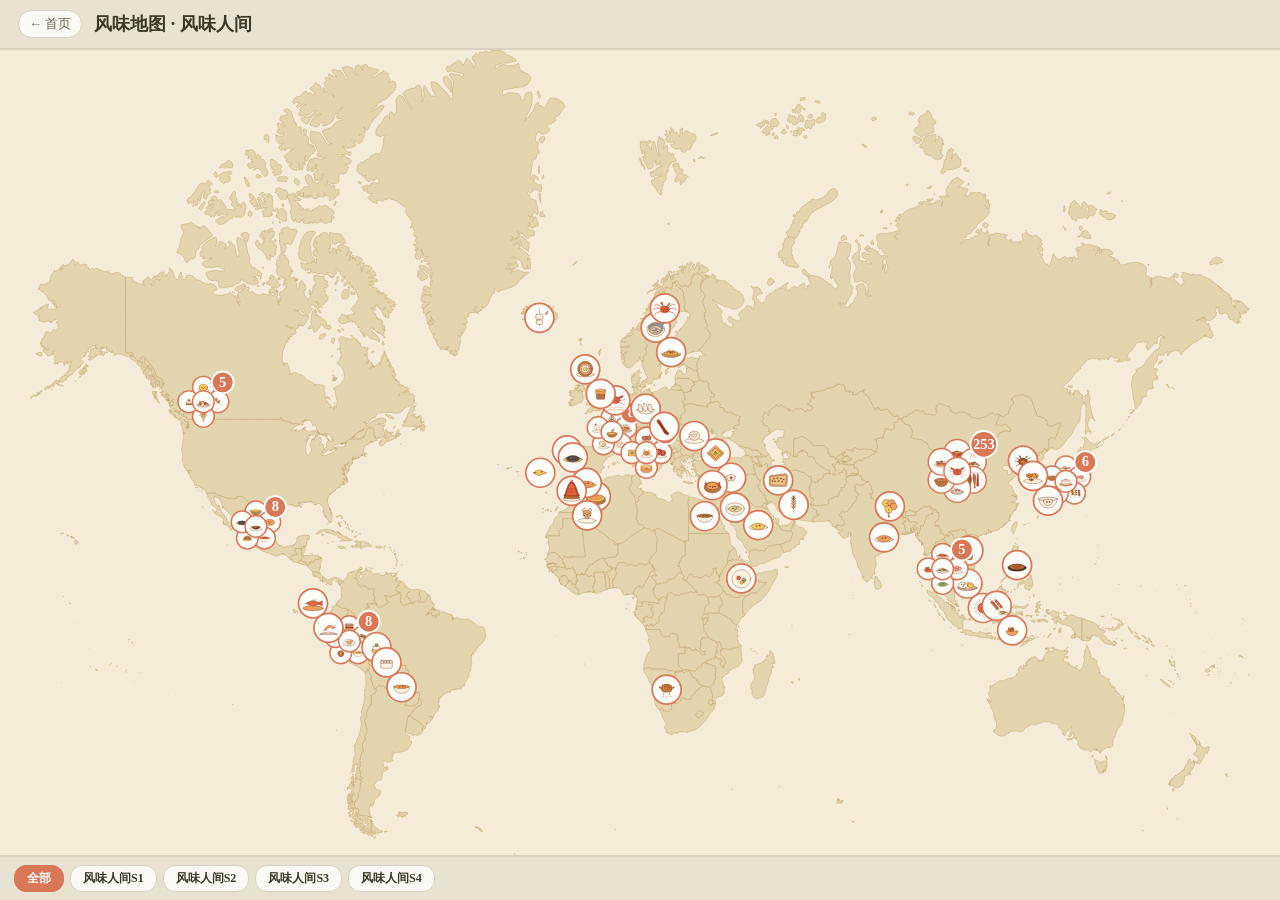
==== fengwei.html @ a7184a80 "feat: 扩展至 S2-S4，新增门户页；共 408 道美食、30 集 - dishes.json：由 72 条扩展至 408 条（S1×8 + S2×8 + S3×8 + S4×6） - 新增 e" ====
<!DOCTYPE html><html lang="zh"><head><meta charset="utf-8">
<meta name="viewport" content="width=device-width,initial-scale=1">
<title>风味地图 · 风味人间</title><link rel="stylesheet" href="styles.css"></head>
<body>
<header>
  <a id="home" href="./index.html" title="返回首页">← 首页</a>
  <h1>风味地图 · 风味人间</h1>
  <button id="back" hidden>← 返回世界</button>
  <label id="minortoggle" hidden title="纪录片里一闪而过的小食/拼盘菜，默认隐藏以减少拥挤">
    <input type="checkbox" id="minorchk"> 显示短暂出现的食物
  </label>
</header>
<main id="stage">
  <svg id="map" viewBox="0 0 1000 500" preserveAspectRatio="xMidYMid meet"></svg>
  <div id="conn-label" hidden></div>
</main>
<nav id="mapnav"></nav>
<aside id="panel" hidden></aside>
<div id="connmodal" hidden></div>
<div id="seasoncard" hidden></div>
<div id="fulltext" hidden></div>
<script type="module">
  import { init, renderWorld, renderConnections, getEpisodes, setScope, setShowMinor, onReady } from './src/map.js';
  import { openPanel, bindFulltext, openConnModal, openSeasonCard } from './src/panel.js';
  import { openFulltext } from './src/fulltext.js';
  init(openPanel, openConnModal);
  bindFulltext(openFulltext);
  document.getElementById('minorchk').addEventListener('change', e=> setShowMinor(e.target.checked));

  const mapnav = document.getElementById('mapnav');
  let row1, row2, seasonChips = [], epChips = [];

  // 底部两行「季/集」导航：第一行选季（全部/S1/S2，普通图钉地图）；
  // 第二行点「本季全部」回到该季图钉地图，点具体某集 → 进入该集「风味连接」弧线视图。
  onReady(function buildNav(){
    const eps = getEpisodes();
    const seasons = [...new Set(eps.map(e=>e.season))].sort((a,b)=>a-b);
    mapnav.innerHTML = '';
    row1 = document.createElement('div'); row1.className = 'nav-row';
    row2 = document.createElement('div'); row2.className = 'nav-row nav-row-ep';
    mapnav.append(row1, row2);
    seasonChips = [];
    const mkSeason = (label, fn)=>{
      const b = document.createElement('button'); b.textContent = label; b.className = 'season';
      b.addEventListener('click', ()=>{ seasonChips.forEach(c=>c.classList.toggle('active', c===b)); fn(); });
      seasonChips.push(b); row1.appendChild(b); return b;
    };
    const allBtn = mkSeason('全部', ()=>{ setScope(null,null); showEpisodes(null); openSeasonCard(null); });
    seasons.forEach(s=> mkSeason(`风味人间S${s}`, ()=>{ setScope(s,null); showEpisodes(s); openSeasonCard(s); }) );
    allBtn.classList.add('active');
    showEpisodes(null);
  });
  function showEpisodes(season){
    row2.innerHTML = ''; epChips = [];
    if(season==null){ row2.hidden = true; return; }
    row2.hidden = false;
    const mkEp = (label, fn)=>{
      const b = document.createElement('button'); b.textContent = label;
      b.addEventListener('click', ()=>{ epChips.forEach(c=>c.classList.toggle('active', c===b)); fn(); });
      epChips.push(b); row2.appendChild(b); return b;
    };
    mkEp('本季全部', ()=>{ setScope(season,null); openSeasonCard(season); }).classList.add('active');
    getEpisodes().filter(e=>e.season===season).forEach(e=>{
      const b = mkEp(`${e.episode}·${e.title}`, ()=>renderConnections(season, e.episode));
      b.title = '查看本集风味连接';
      b.classList.add('ep-conn');
    });
  }
</script>
</body></html>
---- styles.css ----
/* Claude 暖色调：暖米纸底 + 赤陶/珊瑚橙主色 + 暖深棕文字 */
:root{
  --paper:#F0EEE6;     /* Claude 暖米纸背景 */
  --paper-2:#FAF9F5;   /* 更浅卡片底 */
  --band:#E8E2D2;      /* 顶栏/分隔暖色 */
  --line:#D9D2C0;      /* 描边/分割线 */
  --accent:#D97757;    /* Claude orange（珊瑚橙）主色 */
  --accent-2:#CC785C;  /* 赤陶（hover/次级） */
  --ink:#3D3929;       /* 暖深棕主文字 */
  --ink-soft:#6B6453;  /* 次级文字 */
}
*{box-sizing:border-box}
body{margin:0;font-family:"Noto Serif SC",serif;background:var(--paper);color:var(--ink);display:flex;flex-direction:column;height:100vh;overflow:hidden}
header{display:flex;align-items:center;gap:12px;padding:10px 18px;background:var(--band);border-bottom:2px solid var(--line);flex:0 0 auto}
header h1{font-size:18px;margin:0;color:var(--ink)}
#home{color:var(--ink-soft);text-decoration:none;font-size:13px;padding:4px 10px;border:1px solid var(--line);border-radius:14px;background:var(--paper-2)}
#home:hover{border-color:var(--accent);color:var(--accent-2)}
#back{background:var(--accent);color:#fff;border:none;border-radius:14px;padding:4px 12px;cursor:pointer}
#back:hover{background:var(--accent-2)}
#minortoggle{margin-left:auto;font-size:12px;color:var(--ink-soft);cursor:pointer;display:flex;align-items:center;gap:4px;user-select:none}
#minortoggle[hidden]{display:none}
#minortoggle input{cursor:pointer;margin:0}
#stage{flex:1 1 auto;min-height:0;width:100%;position:relative}
#map{width:100%;height:100%;display:block;background:#f4ecd8;cursor:grab;touch-action:none;transform-origin:center center}
/* 钻取(进入中国)/返回(回世界)切换动画：缩放 + 淡入淡出 */
#map.anim-leave-in{animation:swapLeaveIn .2s ease forwards}
#map.anim-enter-in{animation:swapEnterIn .3s ease}
#map.anim-leave-out{animation:swapLeaveOut .2s ease forwards}
#map.anim-enter-out{animation:swapEnterOut .3s ease}
@keyframes swapLeaveIn{to{opacity:0;transform:scale(1.12)}}
@keyframes swapEnterIn{from{opacity:0;transform:scale(.9)}to{opacity:1;transform:none}}
@keyframes swapLeaveOut{to{opacity:0;transform:scale(.9)}}
@keyframes swapEnterOut{from{opacity:0;transform:scale(1.12)}to{opacity:1;transform:none}}
.basemap path{fill:#e3d5ad;stroke:#b9985a;stroke-width:.4;stroke-linejoin:round;vector-effect:non-scaling-stroke}
.pin{cursor:pointer}
.pin-inner{transform:scale(var(--pscale,1));transition:transform .1s ease}
.pin:hover .pin-inner{transform:scale(calc(var(--pscale,1) * 1.5))}
.pin-bg{fill:#fffdf7;stroke:var(--accent);stroke-width:1.4}
.pin:hover .pin-bg{stroke-width:2}
.pin-img{pointer-events:none}
.cluster{cursor:pointer}
.cl-inner{transform:scale(var(--pscale,1));transition:transform .1s ease}
.cluster:hover .cl-inner{transform:scale(calc(var(--pscale,1) * 1.12))}
.cl-disc{fill:#fffdf7;stroke:var(--accent);stroke-width:1.2}
.cl-badge circle{fill:var(--accent);stroke:#fff;stroke-width:1.5}
.cl-badge text{fill:#fff;font-size:12px;font-weight:700;pointer-events:none}

/* 视图切换 / 集标签 / 风味连接 */
/* 底部两行「季/集」点击导航 */
#mapnav{display:flex;flex-direction:column;gap:6px;padding:8px 14px;background:var(--band);border-top:2px solid var(--line);flex:0 0 auto}
#mapnav[hidden]{display:none}
.nav-row{display:flex;gap:6px;align-items:center;overflow-x:auto;white-space:nowrap}
.nav-row[hidden]{display:none}
#mapnav button{flex:0 0 auto;border:1px solid var(--line);background:var(--paper-2);color:var(--ink);border-radius:12px;padding:4px 12px;cursor:pointer;font-size:12px;font-family:inherit}
#mapnav button:hover{border-color:var(--accent)}
#mapnav button.active{background:var(--accent);color:#fff;border-color:var(--accent)}
/* 第一行：季级，强调 */
.nav-row button.season{font-weight:700;font-size:13px;padding:5px 16px}
/* 第二行：集级，略小、缩进对齐 */
.nav-row-ep{padding-left:6px}
.nav-row-ep button{background:var(--paper-2);color:var(--ink-soft)}
.nav-row-ep button.active{background:var(--accent-2);color:#fff;border-color:var(--accent-2)}
/* 集级按钮加一点「连接」暗示：左侧小弧线圆点 */
.nav-row-ep button.ep-conn::before{content:"◠ ";color:var(--accent);font-weight:700}
.nav-row-ep button.ep-conn.active::before{color:#fff}
#stage{position:relative}
#conn-label{position:absolute;left:50%;top:12px;transform:translateX(-50%);color:#fff;font-size:13px;font-weight:700;padding:4px 16px;border-radius:14px;box-shadow:0 2px 8px rgba(60,40,10,.25);pointer-events:none;z-index:5}
.arc{fill:none;stroke-width:2.4;stroke-linecap:round;opacity:.85;transition:opacity .12s,stroke-width .12s}
.arc.hl{stroke-width:4.5;opacity:1}
.arc.dim{opacity:.15}
.arc-hit{fill:none;stroke:transparent;stroke-width:16;pointer-events:stroke;cursor:pointer}
/* 详情浮卡：锚定在被点击图钉旁，带指向小三角 */
#panel{position:fixed;width:300px;max-width:92vw;background:var(--paper-2);
  border:1.5px solid var(--line);border-radius:14px;box-shadow:0 8px 30px rgba(60,40,10,.28);
  overflow:visible;z-index:8;animation:pop .16s ease}
@keyframes pop{from{opacity:0;transform:scale(.94)}to{opacity:1;transform:none}}
#panel .pp-body{padding:14px 16px 16px;max-height:74vh;overflow:auto;border-radius:14px}
#panel .close{position:absolute;top:6px;right:10px;border:none;background:none;font-size:22px;line-height:1;cursor:pointer;color:var(--accent-2);z-index:2}
#panel .art{display:block;width:110px;height:110px;margin:2px auto 4px}
/* 指向三角(双层：外描边 + 内填充)，data-side 决定朝向 */
#panel::before,#panel::after{content:"";position:absolute;width:0;height:0;border:9px solid transparent;pointer-events:none}
#panel::after{border-width:8px}
#panel[data-side="right"]::before{left:-18px;top:var(--caret-y);margin-top:-9px;border-right-color:var(--line)}
#panel[data-side="right"]::after{left:-15px;top:var(--caret-y);margin-top:-8px;border-right-color:var(--paper-2)}
#panel[data-side="left"]::before{right:-18px;top:var(--caret-y);margin-top:-9px;border-left-color:var(--line)}
#panel[data-side="left"]::after{right:-15px;top:var(--caret-y);margin-top:-8px;border-left-color:var(--paper-2)}
#panel[data-side="bottom"]::before{top:-18px;left:var(--caret-x);margin-left:-9px;border-bottom-color:var(--line)}
#panel[data-side="bottom"]::after{top:-15px;left:var(--caret-x);margin-left:-8px;border-bottom-color:var(--paper-2)}
#panel[data-side="top"]::before{bottom:-18px;left:var(--caret-x);margin-left:-9px;border-top-color:var(--line)}
#panel[data-side="top"]::after{bottom:-15px;left:var(--caret-x);margin-left:-8px;border-top-color:var(--paper-2)}
#panel h2{text-align:center;color:var(--ink);margin:6px 0}
#panel .meta{text-align:center;color:var(--ink-soft);font-size:12px;margin:0 0 10px}
#panel h3{font-size:13px;color:var(--accent-2);margin:14px 0 4px}
#panel blockquote{margin:0;padding-left:12px;border-left:3px solid var(--accent);color:var(--ink-soft);font-style:italic}
#panel .ft{margin-top:18px;width:100%;background:var(--accent);color:#fff;border:none;border-radius:8px;padding:8px;cursor:pointer}
#panel .ft:hover{background:var(--accent-2)}
#fulltext{position:fixed;inset:0;background:rgba(40,25,10,.5);z-index:10;display:flex;justify-content:center;align-items:flex-start;padding:4vh 0}
#fulltext[hidden]{display:none}
.ft-box{background:var(--paper-2);width:760px;max-width:94vw;max-height:92vh;border-radius:10px;overflow:auto}
.ft-box header{position:sticky;top:0;display:flex;justify-content:space-between;align-items:center;padding:12px 20px;background:var(--band);border-bottom:2px solid var(--line)}
.ft-box h2{font-size:16px;margin:0;color:var(--ink)}
.ft-close{border:none;background:none;font-size:22px;cursor:pointer;color:var(--accent-2)}
.ft-nav{display:flex;flex-wrap:wrap;gap:6px;padding:10px 20px;border-bottom:1px solid var(--line)}
.ft-nav button{border:1px solid var(--line);background:var(--paper);border-radius:12px;padding:2px 10px;font-size:12px;cursor:pointer;color:var(--ink)}
.ft-nav button:hover{border-color:var(--accent);color:var(--accent-2)}
.ft-box article{padding:16px 24px;line-height:1.9;color:var(--ink)}
.ft-box .loc{color:var(--ink-soft);font-weight:700}
.ft-box .seg .tag{display:inline-block;background:var(--accent);color:#fff;font-size:11px;border-radius:8px;padding:0 6px;margin-right:6px}
.ft-box .seg.active{background:rgba(217,119,87,.22);border-radius:6px;padding:6px 8px;transition:background .3s}

/* ---------- 风味连接弹窗 ---------- */
#connmodal{position:fixed;inset:0;z-index:12;display:flex;justify-content:center;align-items:center;padding:4vh 16px}
#connmodal[hidden]{display:none}
.cm-backdrop{position:absolute;inset:0;background:rgba(40,25,10,.5)}
.cm-card{position:relative;background:var(--paper-2);width:680px;max-width:96vw;max-height:92vh;overflow:auto;border-radius:12px;padding:22px 24px 26px;box-shadow:0 8px 30px rgba(60,40,10,.3);animation:cmPop .2s ease}
@keyframes cmPop{from{opacity:0;transform:scale(.94)}to{opacity:1;transform:none}}
.cm-close{position:absolute;top:8px;right:14px;border:none;background:none;font-size:24px;cursor:pointer;color:var(--accent-2)}
.cm-theme{display:inline-block;background:var(--accent);color:#fff;font-size:15px;font-weight:700;padding:5px 18px;border-radius:16px;box-shadow:0 2px 8px rgba(60,40,10,.2)}
.cm-desc{margin:14px 0 18px;line-height:1.85;color:var(--ink);font-size:14px}
.cm-pair{display:flex;align-items:stretch;gap:12px}
.cm-dish{flex:1 1 0;min-width:0;background:var(--paper);border:1px solid var(--line);border-radius:10px;padding:14px 14px 16px;text-align:center}
.cm-art{width:96px;height:96px;display:block;margin:0 auto 6px}
.cm-name{font-weight:700;color:var(--ink);font-size:15px}
.cm-region{color:var(--ink-soft);font-size:12px;margin:2px 0 8px}
.cm-intro{text-align:left;line-height:1.8;color:var(--ink-soft);font-size:13px;margin:0}
.cm-arrow{flex:0 0 auto;align-self:center;color:var(--accent);font-size:22px;font-weight:700}
@media (max-width:560px){.cm-pair{flex-direction:column}.cm-arrow{transform:rotate(90deg)}}
/* 一个主题串起 3 道以上美食时：所有美食换行铺开（讲解仍是上方一整段） */
.cm-pair.cm-multi{flex-wrap:wrap;gap:14px}
.cm-pair.cm-multi .cm-dish{flex:1 1 150px;min-width:140px}

/* ---------- 季节简介卡片：常驻左上角（仿豆瓣条目：封面 + 信息），不挡操作、无需关闭 ---------- */
#seasoncard{position:fixed;left:12px;top:64px;z-index:6;display:flex;gap:12px;
  width:338px;max-width:calc(100vw - 24px);background:var(--paper-2);
  border:1.5px solid var(--line);border-radius:12px;padding:12px 12px 12px 12px;
  box-shadow:0 6px 20px rgba(60,40,10,.22);animation:pop .18s ease}
#seasoncard[hidden]{display:none}
.sc-close{position:absolute;top:3px;right:7px;border:none;background:none;font-size:17px;line-height:1;cursor:pointer;color:var(--accent-2)}
.sc-close:hover{color:var(--accent)}
.sc-cover-wrap{position:relative;flex:0 0 80px;width:80px;height:112px;border-radius:6px;overflow:hidden;background:var(--tint,#cc785c);display:flex;align-items:center;justify-content:center}
.sc-cover-fallback{color:#fff;font-size:12px;font-weight:700;text-align:center;padding:0 5px;line-height:1.45;opacity:.95}
.sc-cover{position:absolute;inset:0;width:100%;height:100%;object-fit:cover}
.sc-info{flex:1 1 0;min-width:0}
.sc-title{margin:0 16px 4px 0;font-size:15px;color:var(--ink);line-height:1.3}
.sc-meta{color:var(--ink-soft);font-size:11px;margin-bottom:5px;line-height:1.5}
.sc-rating{display:flex;align-items:baseline;gap:5px;margin-bottom:6px}
.sc-score{font-size:20px;font-weight:800;color:#e09b3a}
.sc-score-tag{font-size:10px;color:var(--ink-soft)}
.sc-score-na{font-size:12px;color:var(--ink-soft);font-style:italic}
.sc-summary{line-height:1.65;color:var(--ink-soft);font-size:12px;margin:0 0 6px}
.sc-link{display:inline-block;color:var(--accent);text-decoration:none;font-size:12px;font-weight:700}
.sc-link:hover{color:var(--accent-2)}
@media (max-width:480px){#seasoncard{width:calc(100vw - 24px)}}
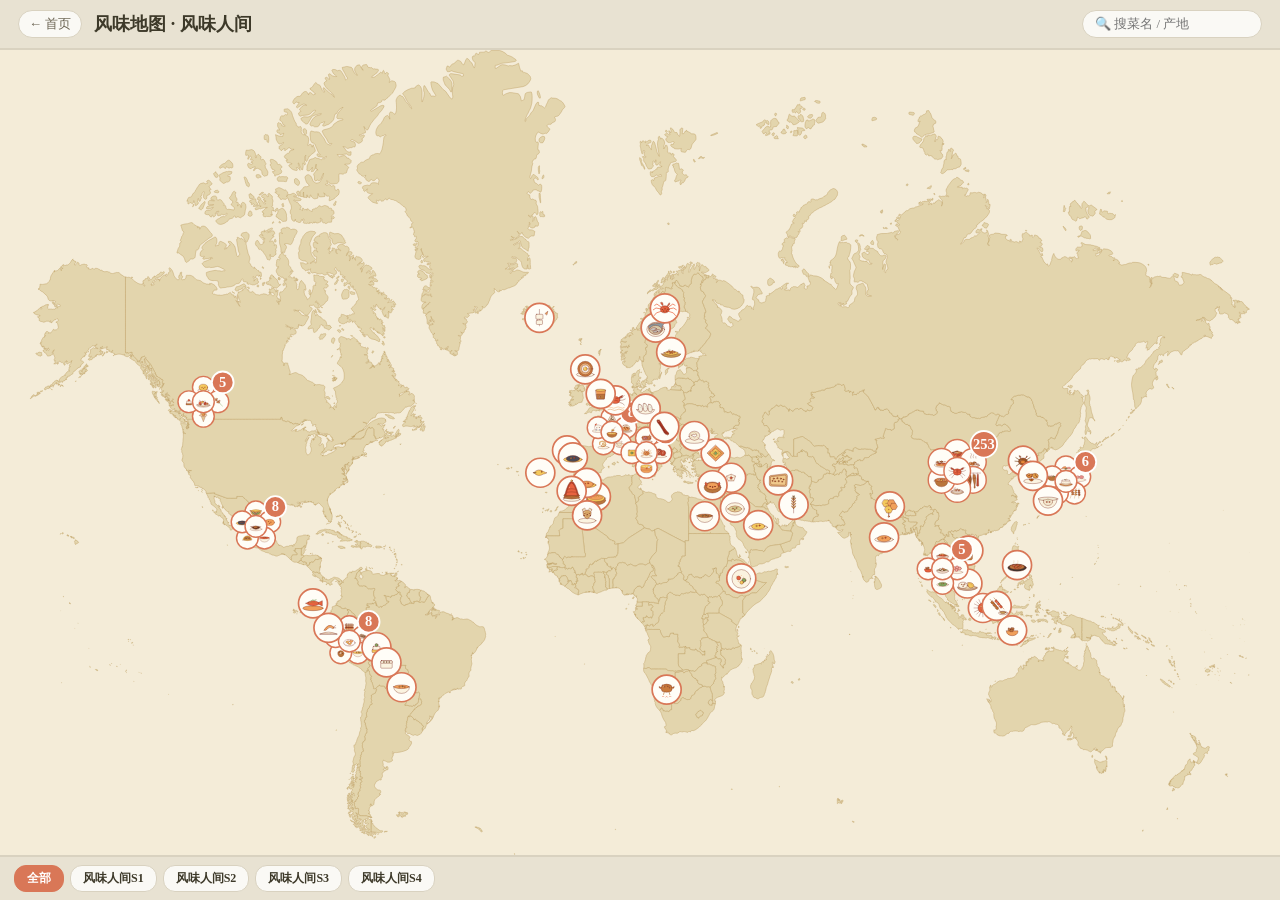
==== commit fd04796c: "feat: 搜索 + 季筛选(二合一)，点结果飞到地图图钉 - src/search.js(新)：header 搜索框 + 季 chips 下拉面板，匹配菜名/产地   matchDishes 抽成纯" ====
--- a/fengwei.html
+++ b/fengwei.html
@@ -6,10 +6,16 @@
   <a id="home" href="./index.html" title="返回首页">← 首页</a>
   <h1>风味地图 · 风味人间</h1>
   <button id="back" hidden>← 返回世界</button>
+  <div id="search"><input id="searchbox" type="search" placeholder="🔍 搜菜名 / 产地" autocomplete="off"></div>
   <label id="minortoggle" hidden title="纪录片里一闪而过的小食/拼盘菜，默认隐藏以减少拥挤">
     <input type="checkbox" id="minorchk"> 显示短暂出现的食物
   </label>
 </header>
+<div id="searchpanel" hidden>
+  <div id="searchchips" class="nav-row"></div>
+  <ul id="searchresults"></ul>
+  <div id="searchempty" hidden>没有匹配的美食</div>
+</div>
 <main id="stage">
   <svg id="map" viewBox="0 0 1000 500" preserveAspectRatio="xMidYMid meet"></svg>
   <div id="conn-label" hidden></div>
@@ -20,11 +26,13 @@
 <div id="seasoncard" hidden></div>
 <div id="fulltext" hidden></div>
 <script type="module">
-  import { init, renderWorld, renderConnections, getEpisodes, setScope, setShowMinor, onReady } from './src/map.js';
+  import { init, renderWorld, renderConnections, getEpisodes, setScope, setShowMinor, onReady, getAllDishes, focusDish } from './src/map.js';
   import { openPanel, bindFulltext, openConnModal, openSeasonCard } from './src/panel.js';
   import { openFulltext } from './src/fulltext.js';
+  import { initSearch } from './src/search.js';
   init(openPanel, openConnModal);
   bindFulltext(openFulltext);
+  onReady(()=> initSearch(getAllDishes(), focusDish));
   document.getElementById('minorchk').addEventListener('change', e=> setShowMinor(e.target.checked));
 
   const mapnav = document.getElementById('mapnav');
--- a/styles.css
+++ b/styles.css
@@ -151,3 +151,29 @@
 .sc-link{display:inline-block;color:var(--accent);text-decoration:none;font-size:12px;font-weight:700}
 .sc-link:hover{color:var(--accent-2)}
 @media (max-width:480px){#seasoncard{width:calc(100vw - 24px)}}
+
+/* ---------- 搜索 + 季筛选（二合一下拉面板） ---------- */
+#search{margin-left:auto}
+#searchbox{font-family:inherit;font-size:13px;padding:5px 12px;border:1px solid var(--line);border-radius:14px;background:var(--paper-2);color:var(--ink);width:180px;outline:none}
+#searchbox:focus{border-color:var(--accent)}
+#minortoggle{margin-left:8px}
+#searchpanel{position:fixed;right:18px;width:320px;max-width:92vw;max-height:70vh;display:flex;flex-direction:column;background:var(--paper-2);border:1px solid var(--line);border-radius:14px;box-shadow:0 10px 30px rgba(60,40,10,.22);z-index:9;overflow:hidden}
+#searchpanel[hidden]{display:none}
+#searchchips{padding:10px 12px 6px;gap:6px}
+#searchchips button{flex:0 0 auto;border:1px solid var(--line);background:var(--paper);color:var(--ink-soft);border-radius:12px;padding:3px 12px;cursor:pointer;font-size:12px;font-family:inherit}
+#searchchips button:hover{border-color:var(--accent)}
+#searchchips button.active{background:var(--accent);color:#fff;border-color:var(--accent)}
+#searchresults{list-style:none;margin:0;padding:4px 6px 8px;overflow:auto}
+.sr-item{display:flex;align-items:center;gap:10px;padding:7px 8px;border-radius:10px;cursor:pointer}
+.sr-item:hover{background:var(--band)}
+.sr-art{width:34px;height:34px;flex:0 0 auto}
+.sr-text{min-width:0}
+.sr-name{font-size:14px;color:var(--ink);white-space:nowrap;overflow:hidden;text-overflow:ellipsis}
+.sr-region{font-size:11px;color:var(--ink-soft);white-space:nowrap;overflow:hidden;text-overflow:ellipsis}
+#searchempty{padding:18px;text-align:center;color:var(--ink-soft);font-size:13px}
+#searchempty[hidden]{display:none}
+/* 搜索定位后目标图钉的脉冲高亮 */
+.pin.pin-focus .pin-bg{stroke-width:2.6}
+.pin.pin-focus .pin-inner{animation:pinPulse 1s ease-out 3}
+@keyframes pinPulse{0%,100%{transform:scale(var(--pscale,1))}50%{transform:scale(calc(var(--pscale,1)*1.5))}}
+@media (max-width:480px){#searchbox{width:120px}#searchpanel{right:8px;left:8px;width:auto}}
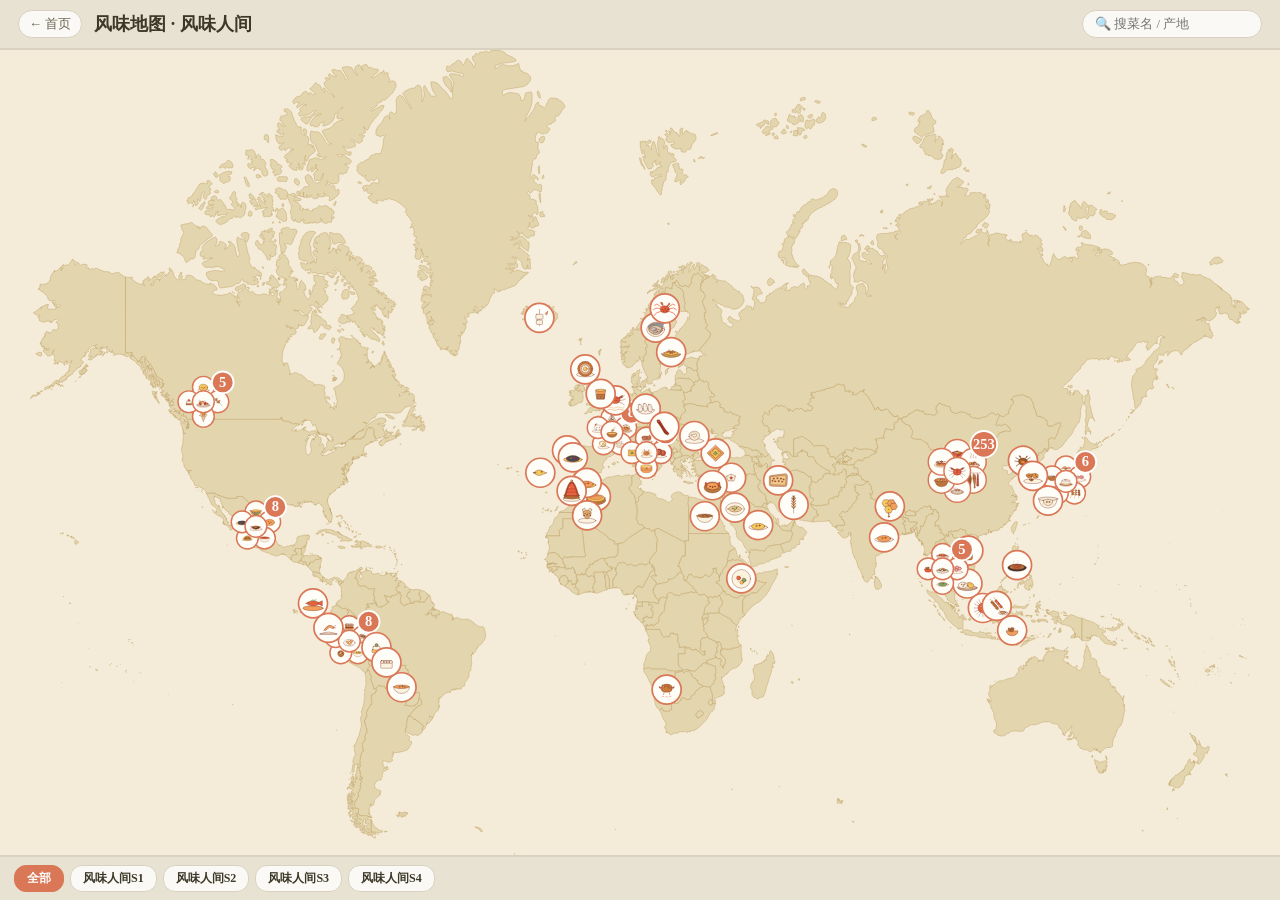
==== commit bdc8f2b7: "fix: 搜索面板季筛选 chips 行不再复用 nav-row，去掉多余滚动条、留出间距 #searchchips 原复用底部导航的 .nav-row（overflow-x:auto + nowra" ====
--- a/fengwei.html
+++ b/fengwei.html
@@ -12,7 +12,7 @@
   </label>
 </header>
 <div id="searchpanel" hidden>
-  <div id="searchchips" class="nav-row"></div>
+  <div id="searchchips"></div>
   <ul id="searchresults"></ul>
   <div id="searchempty" hidden>没有匹配的美食</div>
 </div>
--- a/styles.css
+++ b/styles.css
@@ -159,7 +159,7 @@
 #minortoggle{margin-left:8px}
 #searchpanel{position:fixed;right:18px;width:320px;max-width:92vw;max-height:70vh;display:flex;flex-direction:column;background:var(--paper-2);border:1px solid var(--line);border-radius:14px;box-shadow:0 10px 30px rgba(60,40,10,.22);z-index:9;overflow:hidden}
 #searchpanel[hidden]{display:none}
-#searchchips{padding:10px 12px 6px;gap:6px}
+#searchchips{display:flex;flex-wrap:wrap;gap:6px;padding:10px 12px 8px;border-bottom:1px solid var(--line)}
 #searchchips button{flex:0 0 auto;border:1px solid var(--line);background:var(--paper);color:var(--ink-soft);border-radius:12px;padding:3px 12px;cursor:pointer;font-size:12px;font-family:inherit}
 #searchchips button:hover{border-color:var(--accent)}
 #searchchips button.active{background:var(--accent);color:#fff;border-color:var(--accent)}
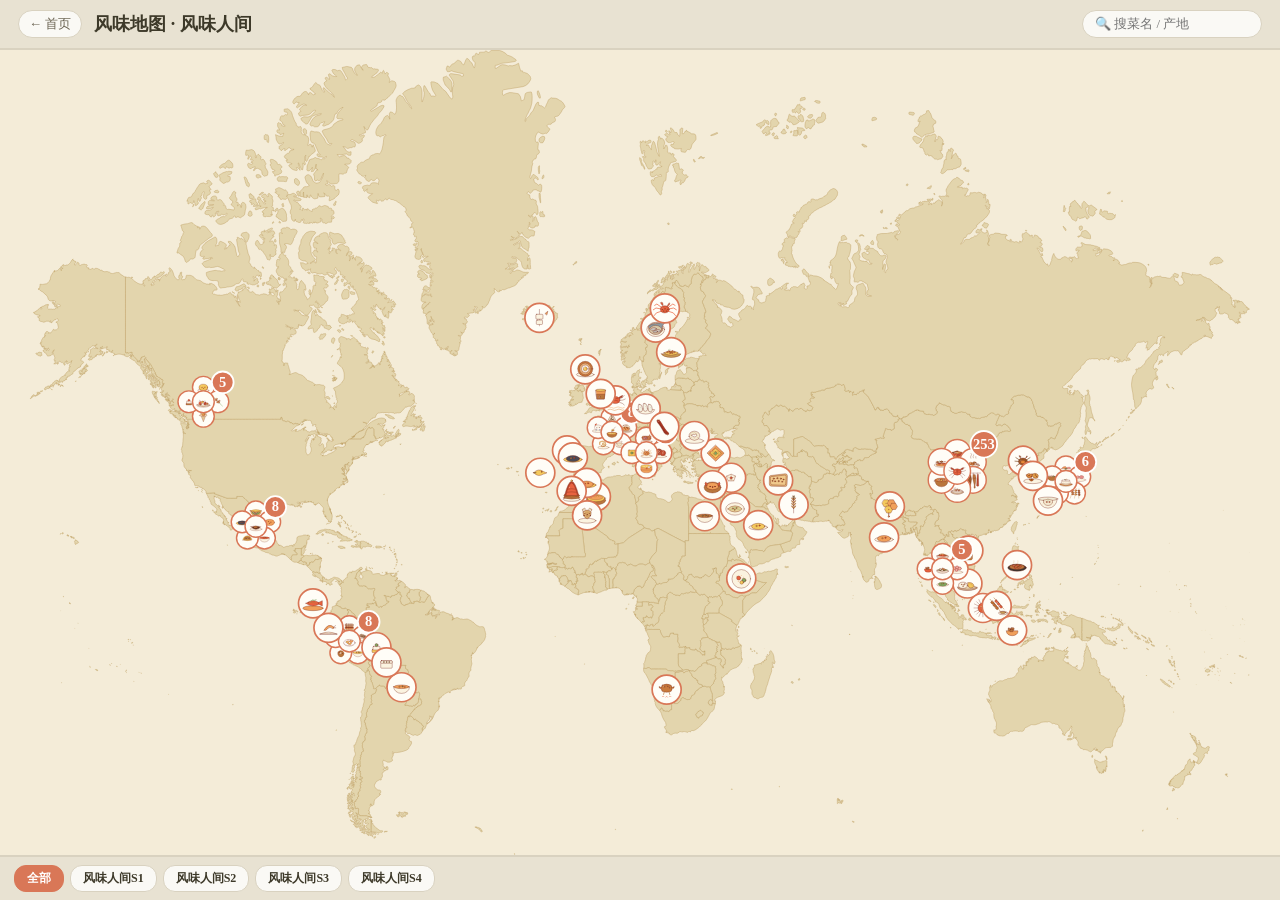
==== commit 81ecce10: "Merge feat-search-ux: 搜索键盘导航 + 命中高亮 + 数量提示" ====
--- a/fengwei.html
+++ b/fengwei.html
@@ -13,6 +13,7 @@
 </header>
 <div id="searchpanel" hidden>
   <div id="searchchips"></div>
+  <div id="searchcount" hidden></div>
   <ul id="searchresults"></ul>
   <div id="searchempty" hidden>没有匹配的美食</div>
 </div>
--- a/styles.css
+++ b/styles.css
@@ -164,8 +164,11 @@
 #searchchips button:hover{border-color:var(--accent)}
 #searchchips button.active{background:var(--accent);color:#fff;border-color:var(--accent)}
 #searchresults{list-style:none;margin:0;padding:4px 6px 8px;overflow:auto}
+#searchcount{padding:6px 14px 0;font-size:11px;color:var(--ink-soft)}
+#searchcount[hidden]{display:none}
 .sr-item{display:flex;align-items:center;gap:10px;padding:7px 8px;border-radius:10px;cursor:pointer}
-.sr-item:hover{background:var(--band)}
+.sr-item:hover,.sr-item.active{background:var(--band)}
+.sr-name mark,.sr-region mark{background:transparent;color:var(--accent);font-weight:700;padding:0}
 .sr-art{width:34px;height:34px;flex:0 0 auto}
 .sr-text{min-width:0}
 .sr-name{font-size:14px;color:var(--ink);white-space:nowrap;overflow:hidden;text-overflow:ellipsis}
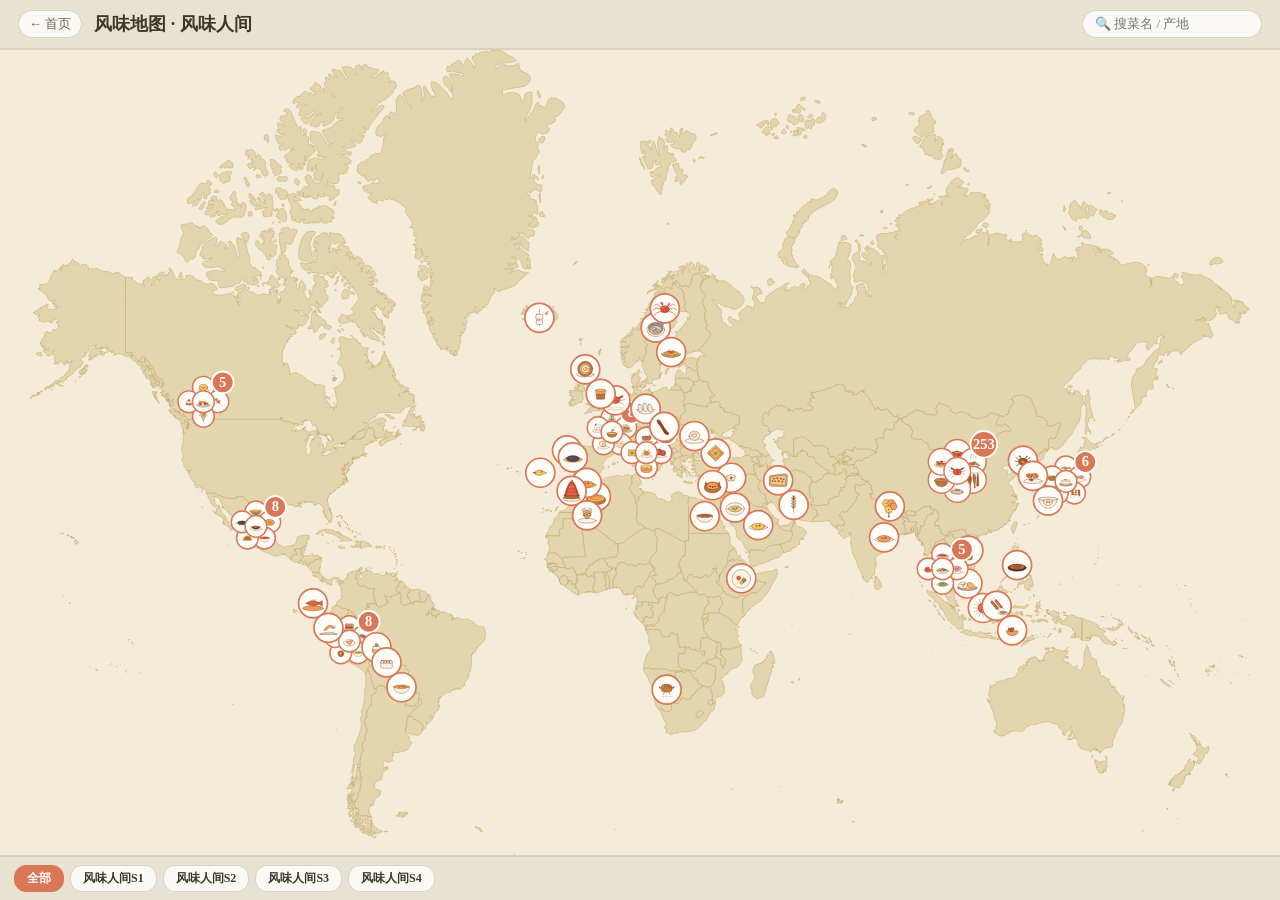
==== commit 156ce42e: "Merge fix-nav-sync: 搜索跳转后底部导航复位" ====
--- a/fengwei.html
+++ b/fengwei.html
@@ -33,7 +33,8 @@
   import { initSearch } from './src/search.js';
   init(openPanel, openConnModal);
   bindFulltext(openFulltext);
-  onReady(()=> initSearch(getAllDishes(), focusDish));
+  // 搜索跳转会内部取消季/集筛选，故先把底部导航复位成「全部」，避免高亮失同步。
+  onReady(()=> initSearch(getAllDishes(), id=>{ resetNavToAll(); focusDish(id); }));
   document.getElementById('minorchk').addEventListener('change', e=> setShowMinor(e.target.checked));
 
   const mapnav = document.getElementById('mapnav');
@@ -59,6 +60,12 @@
     allBtn.classList.add('active');
     showEpisodes(null);
   });
+  // 把底部导航复位为「全部」激活态（不触发重绘，仅同步高亮 / 收起集行与季节卡）。
+  function resetNavToAll(){
+    if(seasonChips.length) seasonChips.forEach((c,i)=> c.classList.toggle('active', i===0));
+    showEpisodes(null);
+    openSeasonCard(null);
+  }
   function showEpisodes(season){
     row2.innerHTML = ''; epChips = [];
     if(season==null){ row2.hidden = true; return; }
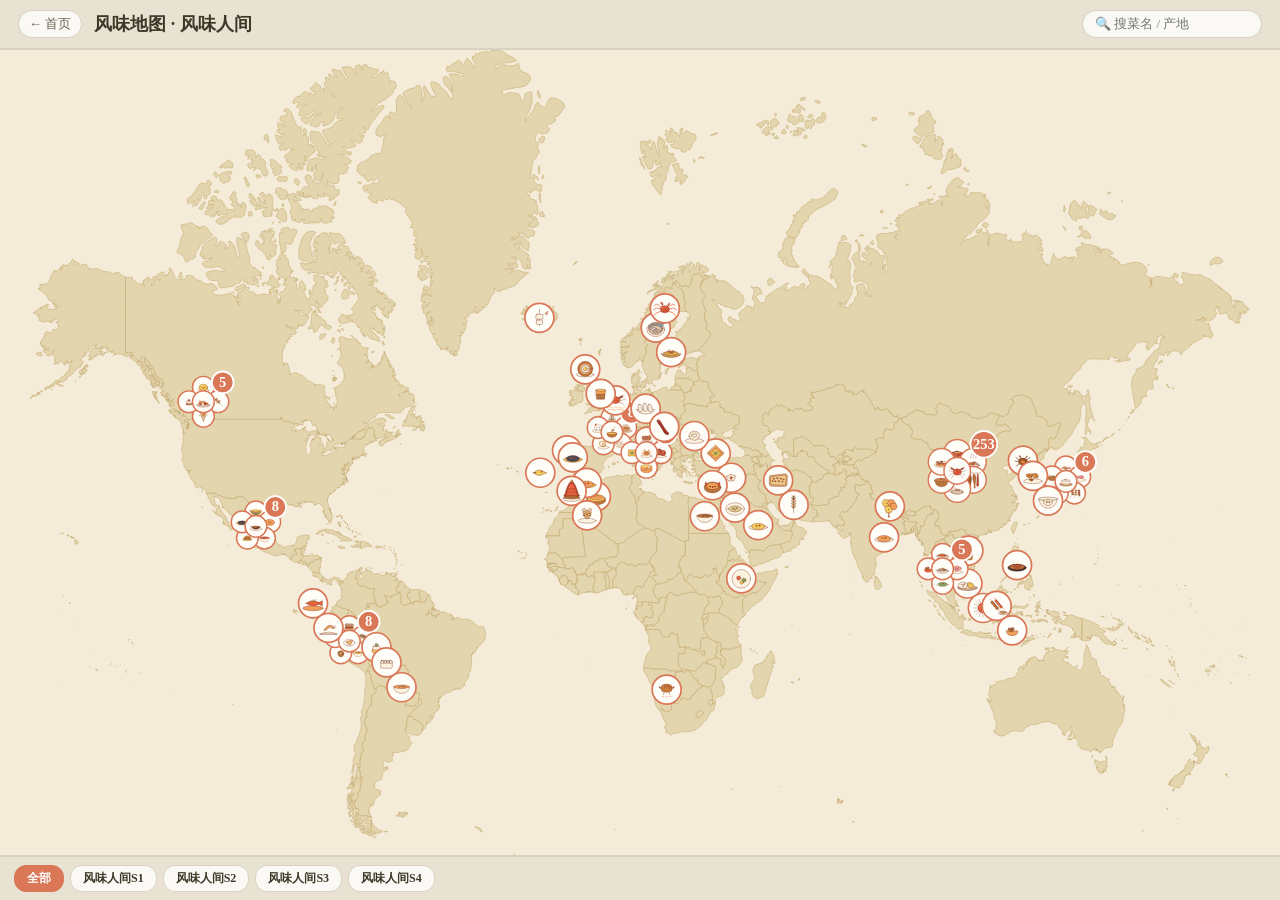
==== commit 7447b116: "Merge feat-loading-state: 地图首屏加载态" ====
--- a/fengwei.html
+++ b/fengwei.html
@@ -20,6 +20,7 @@
 <main id="stage">
   <svg id="map" viewBox="0 0 1000 500" preserveAspectRatio="xMidYMid meet"></svg>
   <div id="conn-label" hidden></div>
+  <div id="maploading"><div class="spin"></div><div>正在加载风味地图…</div></div>
 </main>
 <nav id="mapnav"></nav>
 <aside id="panel" hidden></aside>
--- a/styles.css
+++ b/styles.css
@@ -21,6 +21,10 @@
 #minortoggle[hidden]{display:none}
 #minortoggle input{cursor:pointer;margin:0}
 #stage{flex:1 1 auto;min-height:0;width:100%;position:relative}
+#maploading{position:absolute;inset:0;display:flex;flex-direction:column;gap:12px;align-items:center;justify-content:center;background:var(--paper);color:var(--ink-soft);font-size:14px;z-index:7}
+#maploading[hidden]{display:none}
+#maploading .spin{width:34px;height:34px;border:3px solid var(--line);border-top-color:var(--accent);border-radius:50%;animation:spin .8s linear infinite}
+@keyframes spin{to{transform:rotate(360deg)}}
 #map{width:100%;height:100%;display:block;background:#f4ecd8;cursor:grab;touch-action:none;transform-origin:center center}
 /* 钻取(进入中国)/返回(回世界)切换动画：缩放 + 淡入淡出 */
 #map.anim-leave-in{animation:swapLeaveIn .2s ease forwards}
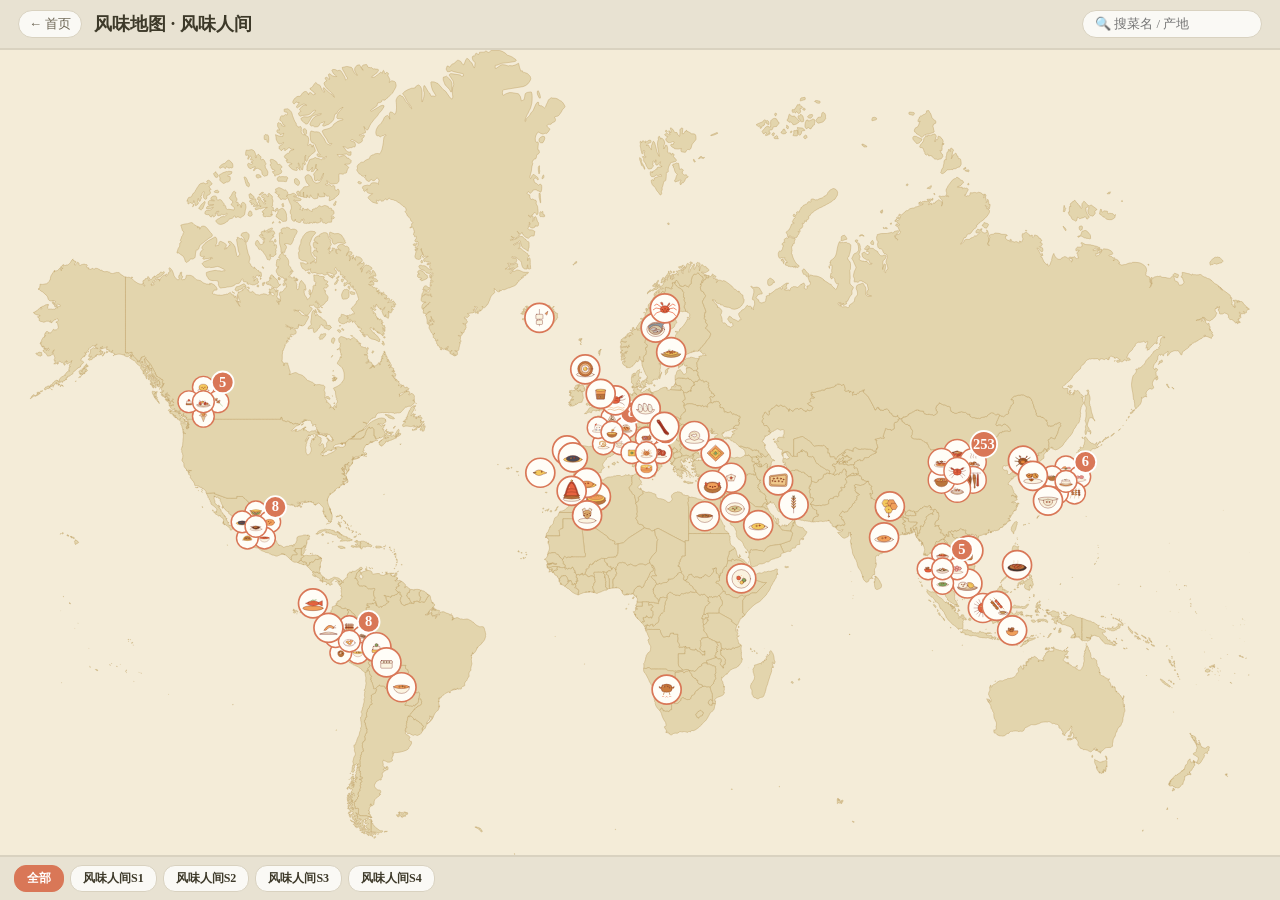
==== commit d7997c51: "Merge feat-a11y-pins: 图钉键盘可达性 + ARIA" ====
--- a/fengwei.html
+++ b/fengwei.html
@@ -6,7 +6,7 @@
   <a id="home" href="./index.html" title="返回首页">← 首页</a>
   <h1>风味地图 · 风味人间</h1>
   <button id="back" hidden>← 返回世界</button>
-  <div id="search"><input id="searchbox" type="search" placeholder="🔍 搜菜名 / 产地" autocomplete="off"></div>
+  <div id="search"><input id="searchbox" type="search" placeholder="🔍 搜菜名 / 产地" aria-label="搜索菜名或产地" autocomplete="off"></div>
   <label id="minortoggle" hidden title="纪录片里一闪而过的小食/拼盘菜，默认隐藏以减少拥挤">
     <input type="checkbox" id="minorchk"> 显示短暂出现的食物
   </label>
--- a/styles.css
+++ b/styles.css
@@ -37,6 +37,9 @@
 @keyframes swapEnterOut{from{opacity:0;transform:scale(1.12)}to{opacity:1;transform:none}}
 .basemap path{fill:#e3d5ad;stroke:#b9985a;stroke-width:.4;stroke-linejoin:round;vector-effect:non-scaling-stroke}
 .pin{cursor:pointer}
+.pin:focus,.cluster:focus{outline:none}
+.pin:focus-visible .pin-bg{stroke:var(--accent-2);stroke-width:3}
+.cluster:focus-visible .cl-disc{stroke:var(--accent-2);stroke-width:2.6}
 .pin-inner{transform:scale(var(--pscale,1));transition:transform .1s ease}
 .pin:hover .pin-inner{transform:scale(calc(var(--pscale,1) * 1.5))}
 .pin-bg{fill:#fffdf7;stroke:var(--accent);stroke-width:1.4}
